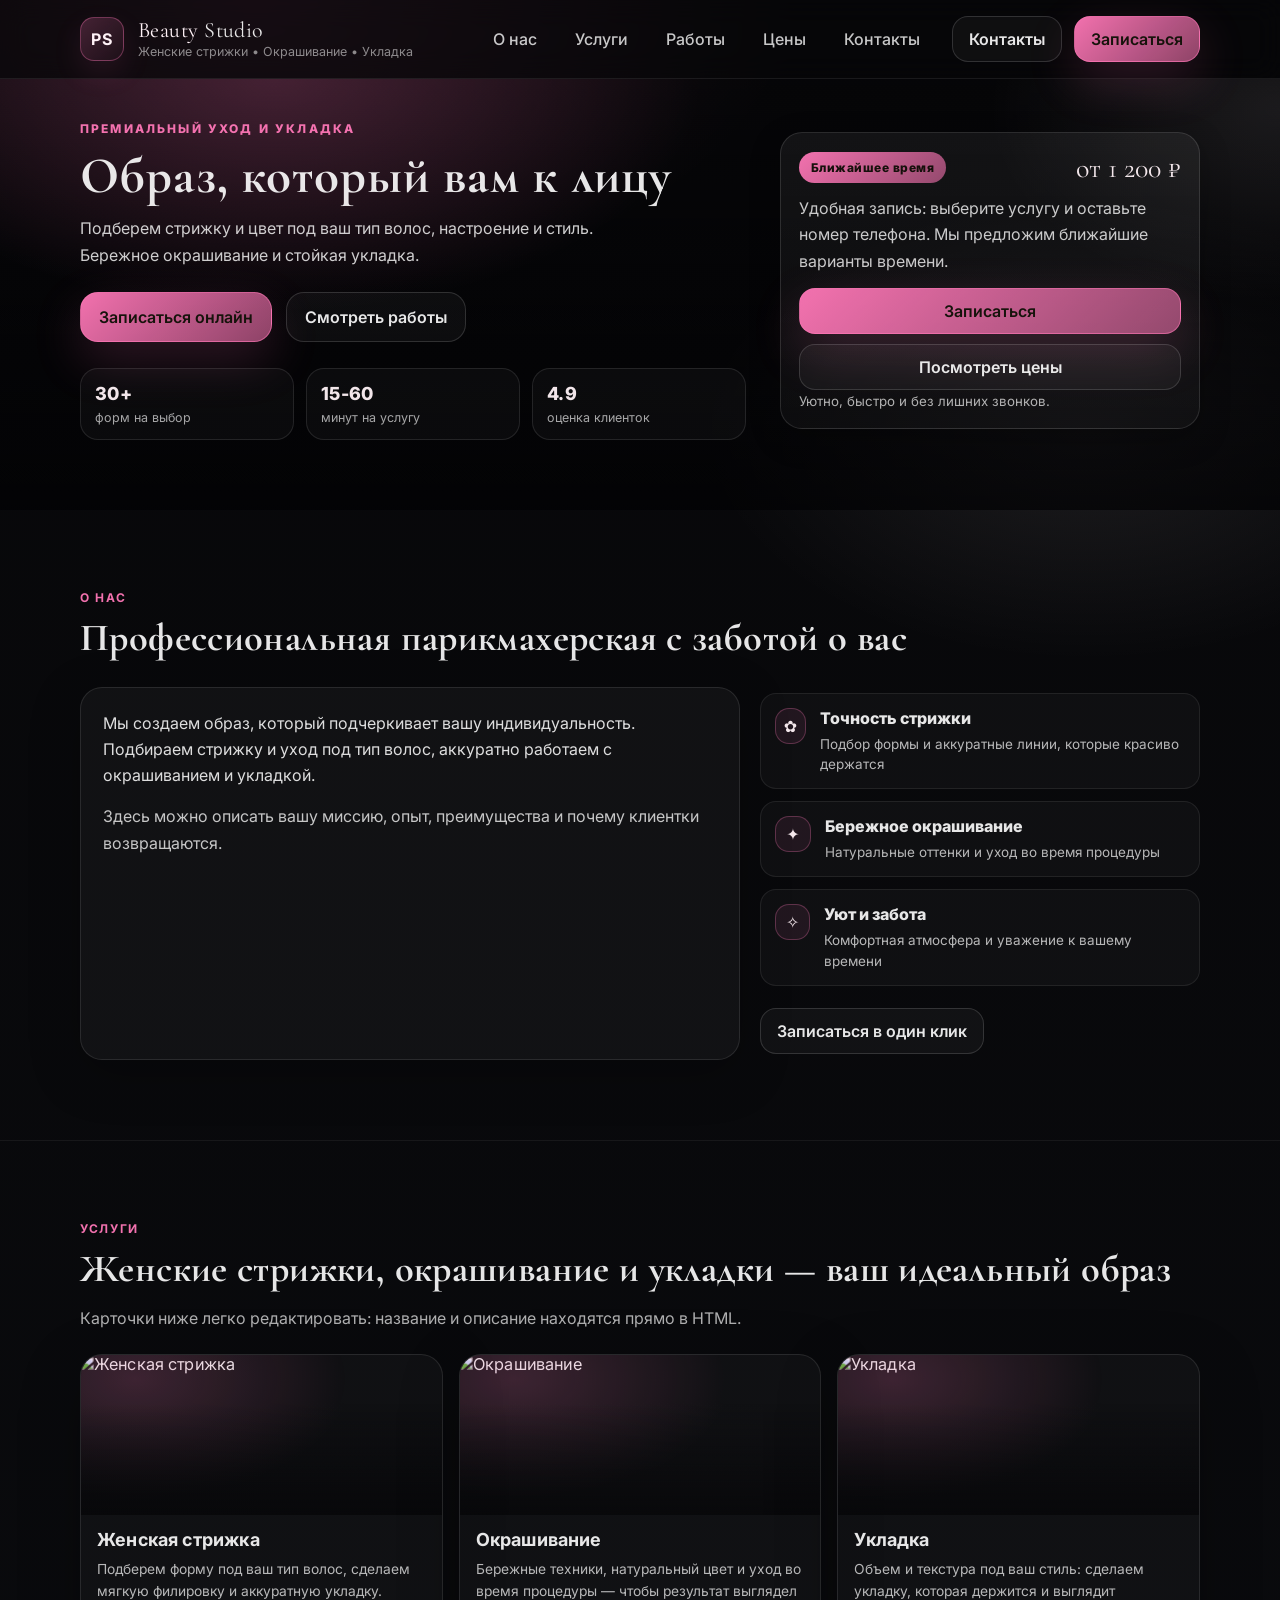
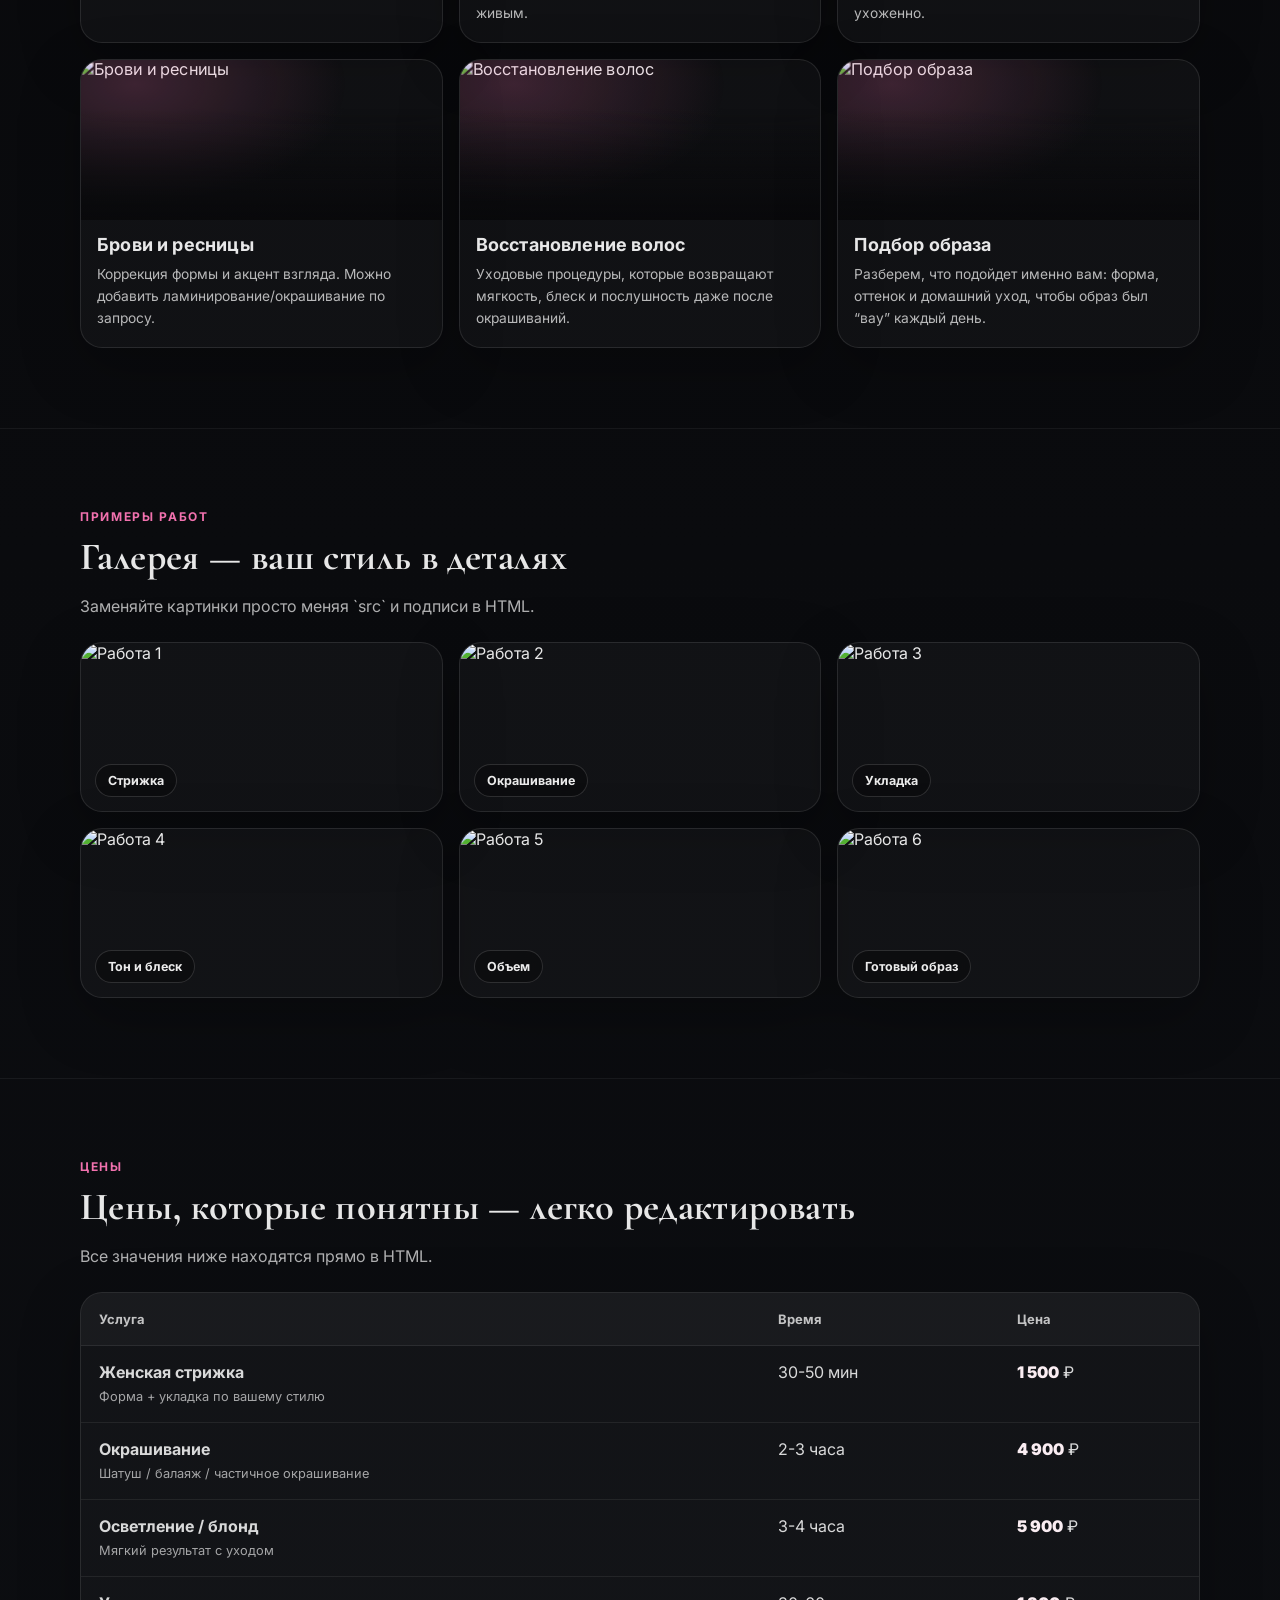
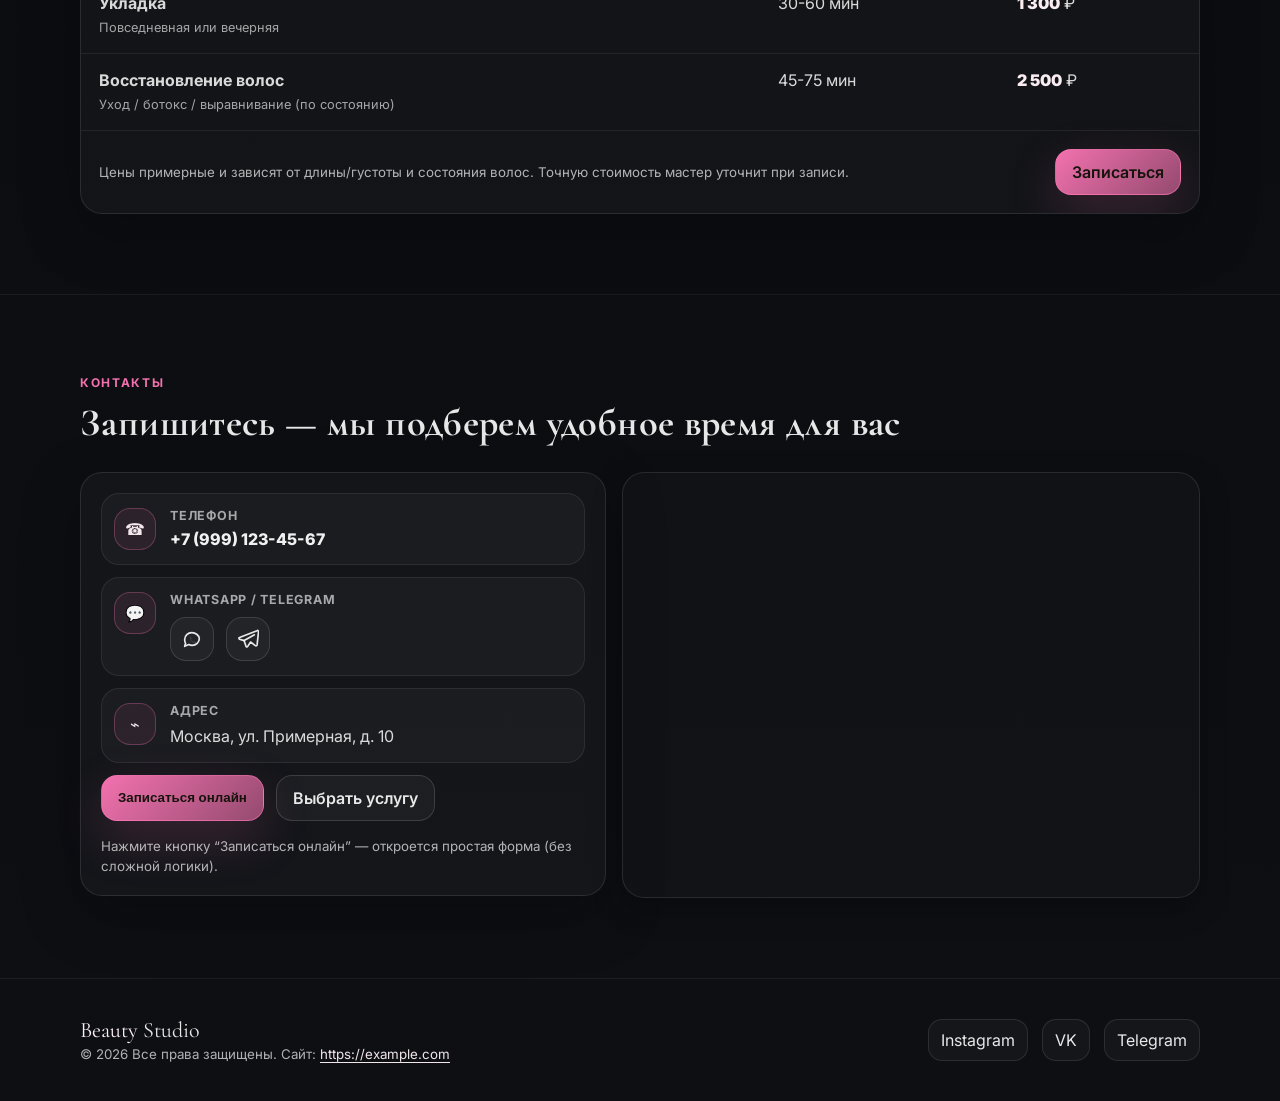
==== index.html @ aaf213bc "Beauty studio landing page Made-with: Cursor" ====
<!doctype html>
<html lang="ru">
<head>
  <meta charset="utf-8" />
  <meta name="viewport" content="width=device-width, initial-scale=1" />
  <meta name="description" content="Премиальная женская парикмахерская: стрижки, окрашивание, укладки. Запись онлайн и по телефону." />
  <title>Парикмахерская — премиум-стиль</title>

  <!-- Google Fonts -->
  <link rel="preconnect" href="https://fonts.googleapis.com" />
  <link rel="preconnect" href="https://fonts.gstatic.com" crossorigin />
  <link
    href="https://fonts.googleapis.com/css2?family=Inter:wght@300;400;500;600&family=Cormorant+Garamond:wght@500;600&display=swap"
    rel="stylesheet"
  />

  <link rel="stylesheet" href="style.css" />
</head>
<body>
  <a class="skip-link" href="#about">Перейти к контенту</a>

  <!-- Header -->
  <header class="site-header" id="top">
    <div class="container header-inner">
      <div class="brand">
        <!-- Замените инициалы и название парикмахерской ниже -->
        <div class="brand-mark" aria-hidden="true">
          <span>PS</span>
        </div>
        <div class="brand-text">
          <a class="brand-name" href="#top" aria-label="На главную">
            <span class="gold">Beauty</span> Studio
          </a>
          <span class="brand-subtitle">Женские стрижки • Окрашивание • Укладка</span>
        </div>
      </div>

      <button class="menu-toggle" type="button" aria-label="Открыть меню" aria-controls="nav" aria-expanded="false" data-menu-toggle>
        <span class="menu-toggle-lines" aria-hidden="true"></span>
      </button>

      <nav class="nav" id="nav">
        <ul class="nav-list">
          <li><a class="nav-link" href="#about">О нас</a></li>
          <li><a class="nav-link" href="#services">Услуги</a></li>
          <li><a class="nav-link" href="#works">Работы</a></li>
          <li><a class="nav-link" href="#prices">Цены</a></li>
          <li><a class="nav-link" href="#contacts">Контакты</a></li>
        </ul>
        <div class="nav-cta">
          <a class="btn btn-ghost" href="#contacts">
            Контакты
          </a>
          <!-- Кнопка "Записаться" -->
          <a class="btn btn-primary" href="#contacts" data-book-now>
            Записаться
          </a>
        </div>
      </nav>
    </div>
  </header>

  <!-- Hero -->
  <section class="hero" aria-label="Главный экран">
    <!--
      Замените изображение фона:
      - либо замените URL в inline style (ниже)
      - либо перенесите в CSS переменную --hero-image
    -->
    <div class="hero-bg" role="img" aria-label="Фоновое изображение" style="--hero-image: url('https://images.pexels.com/photos/3993449/pexels-photo-3993449.jpeg?auto=compress&cs=tinysrgb&w=2200');"></div>

    <div class="container hero-inner">
      <div class="hero-content reveal">
        <!-- Редактируйте заголовок и подзаголовок -->
        <h1>
          <span class="hero-kicker">Премиальный уход и укладка</span>
          <span class="hero-title">Образ, который вам к лицу</span>
        </h1>
        <p class="hero-subtitle">
          Подберем стрижку и цвет под ваш тип волос, настроение и стиль. Бережное окрашивание и стойкая укладка.
        </p>

        <div class="hero-actions">
          <a class="btn btn-primary btn-lg" href="#contacts" data-online-book>
            Записаться онлайн
          </a>
          <a class="btn btn-ghost btn-lg" href="#works">
            Смотреть работы
          </a>
        </div>

        <div class="hero-meta">
          <div class="meta-item">
            <div class="meta-value">30+</div>
            <div class="meta-label">форм на выбор</div>
          </div>
          <div class="meta-item">
            <div class="meta-value">15-60</div>
            <div class="meta-label">минут на услугу</div>
          </div>
          <div class="meta-item">
            <div class="meta-value">4.9</div>
            <div class="meta-label">оценка клиенток</div>
          </div>
        </div>
      </div>

      <div class="hero-card reveal">
        <div class="hero-card-inner">
          <div class="hero-card-top">
            <div class="pill">Ближайшее время</div>
            <div class="hero-card-price">от 1 200 ₽</div>
          </div>
          <p class="hero-card-text">
            Удобная запись: выберите услугу и оставьте номер телефона. Мы предложим ближайшие варианты времени.
          </p>
          <div class="hero-card-actions">
            <a class="btn btn-primary" href="#contacts" data-open-modal>
              Записаться
            </a>
            <a class="btn btn-ghost" href="#prices">
              Посмотреть цены
            </a>
          </div>
          <small class="muted">Уютно, быстро и без лишних звонков.</small>
        </div>
      </div>
    </div>
  </section>

  <main>
    <!-- About -->
    <section class="section" id="about">
      <div class="container">
        <div class="section-head reveal">
          <p class="section-eyebrow">О нас</p>
          <h2>Профессиональная парикмахерская с заботой о вас</h2>
        </div>

        <div class="two-col">
          <div class="card-soft reveal">
            <p class="lead">
              Мы создаем образ, который подчеркивает вашу индивидуальность. Подбираем стрижку и уход под тип волос,
              аккуратно работаем с окрашиванием и укладкой.
            </p>
            <!-- Место для вставки вашего текста -->
            <div class="editable">
              <!-- TODO: вставьте свой текст об истории, команде, подходе -->
              <p>
                Здесь можно описать вашу миссию, опыт, преимущества и почему клиентки возвращаются.
              </p>
            </div>
          </div>

          <div class="stack reveal">
            <div class="stat">
              <div class="stat-icon" aria-hidden="true">✿</div>
              <div class="stat-body">
                <div class="stat-title">Точность стрижки</div>
                <div class="stat-text">Подбор формы и аккуратные линии, которые красиво держатся</div>
              </div>
            </div>
            <div class="stat">
              <div class="stat-icon" aria-hidden="true">✦</div>
              <div class="stat-body">
                <div class="stat-title">Бережное окрашивание</div>
                <div class="stat-text">Натуральные оттенки и уход во время процедуры</div>
              </div>
            </div>
            <div class="stat">
              <div class="stat-icon" aria-hidden="true">✧</div>
              <div class="stat-body">
                <div class="stat-title">Уют и забота</div>
                <div class="stat-text">Комфортная атмосфера и уважение к вашему времени</div>
              </div>
            </div>
            <a class="btn btn-ghost" href="#contacts">Записаться в один клик</a>
          </div>
        </div>
      </div>
    </section>

    <!-- Services -->
    <section class="section" id="services">
      <div class="container">
        <div class="section-head reveal">
          <p class="section-eyebrow">Услуги</p>
          <h2>Женские стрижки, окрашивание и укладки — ваш идеальный образ</h2>
          <p class="muted">Карточки ниже легко редактировать: название и описание находятся прямо в HTML.</p>
        </div>

        <div class="grid-3">
          <!-- TODO: замените изображения в каждой карточке -->
          <article class="service-card reveal">
            <div class="service-media">
              <img
                src="https://images.pexels.com/photos/3065171/pexels-photo-3065171.jpeg?auto=compress&cs=tinysrgb&w=900"
                alt="Женская стрижка"
                loading="lazy"
              />
              <div class="service-overlay" aria-hidden="true"></div>
            </div>
            <h3>Женская стрижка</h3>
            <p class="service-desc">Подберем форму под ваш тип волос, сделаем мягкую филировку и аккуратную укладку.</p>
          </article>

          <article class="service-card reveal">
            <div class="service-media">
              <img
                src="https://images.pexels.com/photos/8467963/pexels-photo-8467963.jpeg?auto=compress&cs=tinysrgb&w=900"
                alt="Окрашивание"
                loading="lazy"
              />
              <div class="service-overlay" aria-hidden="true"></div>
            </div>
            <h3>Окрашивание</h3>
            <p class="service-desc">Бережные техники, натуральный цвет и уход во время процедуры — чтобы результат выглядел живым.</p>
          </article>

          <article class="service-card reveal">
            <div class="service-media">
              <img
                src="https://images.pexels.com/photos/7755540/pexels-photo-7755540.jpeg?auto=compress&cs=tinysrgb&w=900"
                alt="Укладка"
                loading="lazy"
              />
              <div class="service-overlay" aria-hidden="true"></div>
            </div>
            <h3>Укладка</h3>
            <p class="service-desc">Объем и текстура под ваш стиль: сделаем укладку, которая держится и выглядит ухоженно.</p>
          </article>

          <article class="service-card reveal">
            <div class="service-media">
              <img
                src="https://images.pexels.com/photos/3762879/pexels-photo-3762879.jpeg?auto=compress&cs=tinysrgb&w=900"
                alt="Брови и ресницы"
                loading="lazy"
              />
              <div class="service-overlay" aria-hidden="true"></div>
            </div>
            <h3>Брови и ресницы</h3>
            <p class="service-desc">Коррекция формы и акцент взгляда. Можно добавить ламинирование/окрашивание по запросу.</p>
          </article>

          <article class="service-card reveal">
            <div class="service-media">
              <img
                src="https://images.pexels.com/photos/3993460/pexels-photo-3993460.jpeg?auto=compress&cs=tinysrgb&w=900"
                alt="Восстановление волос"
                loading="lazy"
              />
              <div class="service-overlay" aria-hidden="true"></div>
            </div>
            <h3>Восстановление волос</h3>
            <p class="service-desc">Уходовые процедуры, которые возвращают мягкость, блеск и послушность даже после окрашиваний.</p>
          </article>

          <article class="service-card reveal">
            <div class="service-media">
              <img
                src="https://images.pexels.com/photos/853427/pexels-photo-853427.jpeg?auto=compress&cs=tinysrgb&w=900"
                alt="Подбор образа"
                loading="lazy"
              />
              <div class="service-overlay" aria-hidden="true"></div>
            </div>
            <h3>Подбор образа</h3>
            <p class="service-desc">Разберем, что подойдет именно вам: форма, оттенок и домашний уход, чтобы образ был “вау” каждый день.</p>
          </article>
        </div>
      </div>
    </section>

    <!-- Works -->
    <section class="section" id="works">
      <div class="container">
        <div class="section-head reveal">
          <p class="section-eyebrow">Примеры работ</p>
          <h2>Галерея — ваш стиль в деталях</h2>
          <p class="muted">Заменяйте картинки просто меняя `src` и подписи в HTML.</p>
        </div>

        <div class="works-grid">
          <a class="work-item reveal" href="https://images.pexels.com/photos/3065171/pexels-photo-3065171.jpeg?auto=compress&cs=tinysrgb&w=2000" target="_blank" rel="noreferrer">
            <img
              src="https://images.pexels.com/photos/3065171/pexels-photo-3065171.jpeg?auto=compress&cs=tinysrgb&w=900"
              alt="Работа 1"
              loading="lazy"
            />
            <span class="work-badge">Стрижка</span>
          </a>

          <a class="work-item reveal" href="https://images.pexels.com/photos/8467963/pexels-photo-8467963.jpeg?auto=compress&cs=tinysrgb&w=2000" target="_blank" rel="noreferrer">
            <img
              src="https://images.pexels.com/photos/8467963/pexels-photo-8467963.jpeg?auto=compress&cs=tinysrgb&w=900"
              alt="Работа 2"
              loading="lazy"
            />
            <span class="work-badge">Окрашивание</span>
          </a>

          <a class="work-item reveal" href="https://images.pexels.com/photos/7755540/pexels-photo-7755540.jpeg?auto=compress&cs=tinysrgb&w=2000" target="_blank" rel="noreferrer">
            <img
              src="https://images.pexels.com/photos/7755540/pexels-photo-7755540.jpeg?auto=compress&cs=tinysrgb&w=900"
              alt="Работа 3"
              loading="lazy"
            />
            <span class="work-badge">Укладка</span>
          </a>

          <a class="work-item reveal" href="https://images.pexels.com/photos/3762879/pexels-photo-3762879.jpeg?auto=compress&cs=tinysrgb&w=2000" target="_blank" rel="noreferrer">
            <img
              src="https://images.pexels.com/photos/3762879/pexels-photo-3762879.jpeg?auto=compress&cs=tinysrgb&w=900"
              alt="Работа 4"
              loading="lazy"
            />
            <span class="work-badge">Тон и блеск</span>
          </a>

          <a class="work-item reveal" href="https://images.pexels.com/photos/3993460/pexels-photo-3993460.jpeg?auto=compress&cs=tinysrgb&w=2000" target="_blank" rel="noreferrer">
            <img
              src="https://images.pexels.com/photos/3993460/pexels-photo-3993460.jpeg?auto=compress&cs=tinysrgb&w=900"
              alt="Работа 5"
              loading="lazy"
            />
            <span class="work-badge">Объем</span>
          </a>

          <a class="work-item reveal" href="https://images.pexels.com/photos/853427/pexels-photo-853427.jpeg?auto=compress&cs=tinysrgb&w=2000" target="_blank" rel="noreferrer">
            <img
              src="https://images.pexels.com/photos/853427/pexels-photo-853427.jpeg?auto=compress&cs=tinysrgb&w=900"
              alt="Работа 6"
              loading="lazy"
            />
            <span class="work-badge">Готовый образ</span>
          </a>
        </div>
      </div>
    </section>

    <!-- Prices -->
    <section class="section" id="prices">
      <div class="container">
        <div class="section-head reveal">
          <p class="section-eyebrow">Цены</p>
          <h2>Цены, которые понятны — легко редактировать</h2>
          <p class="muted">Все значения ниже находятся прямо в HTML.</p>
        </div>

        <div class="prices-card reveal">
          <div class="table-wrap">
            <table class="prices-table">
              <thead>
                <tr>
                  <th>Услуга</th>
                  <th>Время</th>
                  <th>Цена</th>
                </tr>
              </thead>
              <tbody>
                <tr>
                  <td>
                    <strong>Женская стрижка</strong>
                    <div class="table-sub">Форма + укладка по вашему стилю</div>
                  </td>
                  <td>30-50 мин</td>
                  <td><span class="price">1 500</span> ₽</td>
                </tr>
                <tr>
                  <td>
                    <strong>Окрашивание</strong>
                    <div class="table-sub">Шатуш / балаяж / частичное окрашивание</div>
                  </td>
                  <td>2-3 часа</td>
                  <td><span class="price">4 900</span> ₽</td>
                </tr>
                <tr>
                  <td>
                    <strong>Осветление / блонд</strong>
                    <div class="table-sub">Мягкий результат с уходом</div>
                  </td>
                  <td>3-4 часа</td>
                  <td><span class="price">5 900</span> ₽</td>
                </tr>
                <tr>
                  <td>
                    <strong>Укладка</strong>
                    <div class="table-sub">Повседневная или вечерняя</div>
                  </td>
                  <td>30-60 мин</td>
                  <td><span class="price">1 300</span> ₽</td>
                </tr>
                <tr>
                  <td>
                    <strong>Восстановление волос</strong>
                    <div class="table-sub">Уход / ботокс / выравнивание (по состоянию)</div>
                  </td>
                  <td>45-75 мин</td>
                  <td><span class="price">2 500</span> ₽</td>
                </tr>
              </tbody>
            </table>
          </div>

          <div class="prices-note">
            <small class="muted">
              Цены примерные и зависят от длины/густоты и состояния волос. Точную стоимость мастер уточнит при записи.
            </small>
            <a class="btn btn-primary" href="#contacts" data-open-modal>
              Записаться
            </a>
          </div>
        </div>
      </div>
    </section>

    <!-- Contacts -->
    <section class="section" id="contacts">
      <div class="container">
        <div class="section-head reveal">
          <p class="section-eyebrow">Контакты</p>
          <h2>Запишитесь — мы подберем удобное время для вас</h2>
        </div>

        <div class="contacts-grid">
          <div class="contacts-card reveal">
            <div class="contacts-row">
              <div class="icon" aria-hidden="true">☎</div>
              <div>
                <div class="label">Телефон</div>
                <!-- Редактируемый телефон -->
                <a class="contact-link" href="tel:+79991234567" data-editable>
                  +7 (999) 123-45-67
                </a>
              </div>
            </div>

            <div class="contacts-row">
              <div class="icon" aria-hidden="true">💬</div>
              <div>
                <div class="label">WhatsApp / Telegram</div>
                <div class="social-row">
                  <!-- Редактируйте ссылки на WhatsApp/Telegram -->
                  <a class="social-icon" href="https://wa.me/79991234567" target="_blank" rel="noreferrer" aria-label="WhatsApp">
                    <span class="sr-only">WhatsApp</span>
                    <svg width="22" height="22" viewBox="0 0 24 24" fill="none" aria-hidden="true">
                      <path d="M20 11.5c0 4.1-3.5 7.5-7.8 7.5-1.3 0-2.6-.3-3.7-.9L4 20l1-3.3c-.7-1.2-1-2.6-1-4.2C4 8.4 7.5 5 11.8 5 16 5 20 8.4 20 11.5Z" stroke="currentColor" stroke-width="1.8" stroke-linecap="round" stroke-linejoin="round"/>
                      <path d="M9.3 9.6c.2-.4.4-.4.6-.4h.4c.2 0 .4.1.5.4l.7 1.6c.1.3.1.5 0 .7-.1.2-.2.3-.3.4-.1.1-.2.2-.1.4.2.4.5.8.9 1.2.4.4.8.7 1.2.9.2.1.3 0 .4-.1.1-.1.3-.2.4-.3.2-.1.4-.1.7 0l1.6.7c.3.1.4.3.4.5v.4c0 .2 0 .4-.4.6-1 .5-2.3.1-3.8-.9-1.5-1-2.6-2.5-2.8-3.6-.1-.4 0-1 .2-1.4Z" fill="currentColor" opacity=".12"/>
                    </svg>
                  </a>
                  <a class="social-icon" href="https://t.me/username" target="_blank" rel="noreferrer" aria-label="Telegram">
                    <span class="sr-only">Telegram</span>
                    <svg width="22" height="22" viewBox="0 0 24 24" fill="none" aria-hidden="true">
                      <path d="M22 3 2.7 10.3c-.9.3-.9 1.6 0 1.9l5.1 1.6 2 6.1c.3.9 1.5 1 1.9.2l3.1-4.8 5.2 4c.7.5 1.7.1 1.9-.8L23.5 4c.2-1-1-1.7-1.5-1Z" stroke="currentColor" stroke-width="1.8" stroke-linecap="round" stroke-linejoin="round"/>
                      <path d="M7.8 13.7 19 7.4" stroke="currentColor" stroke-width="1.8" stroke-linecap="round"/>
                    </svg>
                  </a>
                </div>
              </div>
            </div>

            <div class="contacts-row">
              <div class="icon" aria-hidden="true">⌁</div>
              <div>
                <div class="label">Адрес</div>
                <!-- Редактируемый адрес -->
                <div class="contact-text" data-editable>
                  Москва, ул. Примерная, д. 10
                </div>
              </div>
            </div>

            <div class="contacts-actions">
              <button class="btn btn-primary" type="button" data-open-modal>
                Записаться онлайн
              </button>
              <a class="btn btn-ghost" href="#prices">Выбрать услугу</a>
            </div>

            <div class="hint">
              <small class="muted">
                Нажмите кнопку “Записаться онлайн” — откроется простая форма (без сложной логики).
              </small>
            </div>
          </div>

          <div class="map-wrap reveal">
            <!-- Редактируйте src карты на свой Google Maps embed -->
            <iframe
              class="map-iframe"
              loading="lazy"
              referrerpolicy="no-referrer-when-downgrade"
              src="https://www.google.com/maps/embed?pb=!1m18!1m12!1m3!1d2244.587970233306!2d37.6173!3d55.7558!2m3!1f0!2f0!3f0!3m2!1i1024!2i768!4f13.1!3m3!1m2!1s0x46b54a2d7c0f3cdb%3A0xa8bfa0b6b5f7a6f!2z0YPQuy4g0JrQvtC90L7RgdC60L7RgNC40Y8sINCa0LXRgNC60LLQsCwgMTA!5e0!3m2!1sru!2sru!4v1700000000000"
              title="Карта"
            ></iframe>
          </div>
        </div>
      </div>
    </section>
  </main>

  <!-- Footer -->
  <footer class="footer">
    <div class="container footer-inner">
      <div class="footer-left">
        <div class="footer-title">
          <span class="gold">Beauty</span> Studio
        </div>
        <small class="muted">© <span id="year"></span> Все права защищены.</small>
        <!-- TODO: вставьте публичную ссылку на сайт (URL), которую вы хотите видеть в профиле -->
        <small class="muted">
          Сайт:
          <a class="site-url-link" href="https://example.com" target="_blank" rel="noreferrer">
            https://example.com
          </a>
        </small>
      </div>
      <div class="footer-right">
        <div class="footer-social">
          <!-- Редактируйте ссылки на соцсети -->
          <a href="https://instagram.com/" target="_blank" rel="noreferrer" class="social-link">Instagram</a>
          <a href="https://vk.com/" target="_blank" rel="noreferrer" class="social-link">VK</a>
          <a href="https://t.me/username" target="_blank" rel="noreferrer" class="social-link">Telegram</a>
        </div>
      </div>
    </div>
  </footer>

  <!-- Back to top -->
  <button class="to-top" type="button" aria-label="Наверх" data-to-top>
    <span aria-hidden="true">↑</span>
  </button>

  <!-- Booking Modal -->
  <div class="modal" aria-hidden="true" data-modal>
    <div class="modal-backdrop" data-modal-backdrop></div>
    <div class="modal-dialog" role="dialog" aria-modal="true" aria-labelledby="modal-title">
      <div class="modal-header">
        <div>
          <div class="pill">Запись</div>
          <h3 id="modal-title">Запишитесь онлайн</h3>
        </div>
        <button class="icon-btn" type="button" aria-label="Закрыть" data-modal-close>
          <span aria-hidden="true">✕</span>
        </button>
      </div>

      <form class="modal-form" data-book-form>
        <label class="field">
          <span class="field-label">Имя</span>
          <input type="text" name="name" placeholder="Как к вам обращаться?" required autocomplete="name" />
        </label>
        <label class="field">
          <span class="field-label">Телефон</span>
          <input type="tel" name="phone" placeholder="+7 ..." required autocomplete="tel" />
        </label>
        <label class="field">
          <span class="field-label">Услуга</span>
          <select name="service" required>
            <!-- TODO: при необходимости замените список услуг -->
              <option value="Женская стрижка">Женская стрижка</option>
              <option value="Окрашивание">Окрашивание</option>
              <option value="Осветление / блонд">Осветление / блонд</option>
            <option value="Укладка">Укладка</option>
              <option value="Восстановление волос">Восстановление волос</option>
          </select>
        </label>

        <button class="btn btn-primary btn-block" type="submit">
          Отправить заявку
        </button>

        <p class="modal-note muted">
          Нажимая кнопку, вы соглашаетесь на обработку заявки. Данные никуда не отправляются (демо-форма).
        </p>
      </form>
    </div>
  </div>

  <script src="script.js"></script>
</body>
</html>
---- style.css ----
:root{
  --bg0: #070709;
  --bg1: #0d0f13;
  --card: rgba(255,255,255,.04);
  --card2: rgba(255,255,255,.06);
  --stroke: rgba(255,255,255,.10);
  --text: rgba(255,255,255,.90);
  --muted: rgba(255,255,255,.68);
  --muted2: rgba(255,255,255,.52);
  /* Женственная палитра: розовый + молочный */
  --pink-rgb: 255,119,183;
  --milk-rgb: 255,242,247;
  --gold: #ff77b7; /* розовый акцент */
  --gold2: #fff2f7; /* молочный оттенок */
  --shadow: 0 16px 50px rgba(0,0,0,.35);
  --shadow2: 0 10px 30px rgba(0,0,0,.25);
  --radius-xl: 22px;
  --radius-lg: 16px;
  --radius-md: 14px;
  --container: 1120px;
  --header-h: 78px;
}

*{ box-sizing: border-box; }
html{ scroll-behavior: smooth; }
body{
  margin: 0;
  font-family: Inter, system-ui, -apple-system, Segoe UI, Roboto, Arial, sans-serif;
  background: radial-gradient(900px 500px at 20% 0%, rgba(var(--pink-rgb),.14), transparent 60%),
              radial-gradient(700px 420px at 85% 10%, rgba(var(--milk-rgb),.09), transparent 55%),
              linear-gradient(180deg, var(--bg0), var(--bg1));
  color: var(--text);
  overflow-x: hidden;
}

img{ max-width: 100%; display: block; }
a{ color: inherit; text-decoration: none; }

.container{
  width: min(var(--container), calc(100% - 40px));
  margin: 0 auto;
}

/* Accessibility */
.skip-link{
  position: absolute;
  left: -999px;
  top: 12px;
  background: #111;
  color: #fff;
  padding: 10px 14px;
  border-radius: 12px;
  z-index: 1000;
  border: 1px solid rgba(255,255,255,.15);
}
.skip-link:focus{ left: 12px; }
.sr-only{
  position: absolute;
  width: 1px; height: 1px;
  padding: 0; margin: -1px;
  overflow: hidden; clip: rect(0,0,0,0);
  white-space: nowrap; border: 0;
}

/* Header */
.site-header{
  position: sticky;
  top: 0;
  z-index: 80;
  backdrop-filter: blur(14px);
  background: rgba(7,7,9,.55);
  border-bottom: 1px solid rgba(255,255,255,.08);
}
.header-inner{
  min-height: var(--header-h);
  display: flex;
  align-items: center;
  justify-content: space-between;
  gap: 14px;
}
.brand{
  display: flex;
  align-items: center;
  gap: 14px;
  min-width: 260px;
}
.brand-mark{
  width: 44px;
  height: 44px;
  border-radius: 14px;
  display: grid;
  place-items: center;
  background: linear-gradient(135deg, rgba(var(--pink-rgb),.22), rgba(var(--pink-rgb),.06));
  border: 1px solid rgba(var(--pink-rgb),.35);
  box-shadow: 0 12px 30px rgba(var(--pink-rgb),.10);
}
.brand-mark span{
  font-weight: 700;
  letter-spacing: .04em;
  color: var(--gold2);
}
.brand-text{ display: flex; flex-direction: column; }
.brand-name{
  font-family: "Cormorant Garamond", serif;
  font-size: 22px;
  letter-spacing: .02em;
  line-height: 1.05;
}
.brand-subtitle{
  margin-top: 2px;
  font-size: 12.5px;
  color: var(--muted2);
}
.gold{ color: var(--gold2); }

.nav{
  display: flex;
  align-items: center;
  gap: 22px;
}
.nav-list{
  list-style: none;
  margin: 0;
  padding: 0;
  display: flex;
  gap: 18px;
  align-items: center;
}
.nav-link{
  font-weight: 500;
  color: rgba(255,255,255,.78);
  padding: 10px 10px;
  border-radius: 12px;
  transition: transform .2s ease, background-color .2s ease, color .2s ease;
}
.nav-link:hover{
  background: rgba(255,255,255,.06);
  color: rgba(255,255,255,.95);
  transform: translateY(-1px);
}
.nav-cta{
  display: flex;
  align-items: center;
  gap: 12px;
}

.menu-toggle{
  display: none;
  width: 46px; height: 46px;
  border-radius: 14px;
  border: 1px solid rgba(255,255,255,.12);
  background: rgba(255,255,255,.04);
  color: #fff;
  cursor: pointer;
}
.menu-toggle-lines{
  display: block;
  width: 20px; height: 2px;
  margin: 0 auto;
  position: relative;
  background: rgba(255,255,255,.86);
  border-radius: 2px;
}
.menu-toggle-lines::before,
.menu-toggle-lines::after{
  content: "";
  position: absolute;
  left: 0;
  width: 100%;
  height: 2px;
  background: rgba(255,255,255,.86);
  border-radius: 2px;
  transition: transform .25s ease, top .25s ease, opacity .25s ease;
}
.menu-toggle-lines::before{ top: -6px; }
.menu-toggle-lines::after{ top: 6px; }

/* Buttons */
.btn{
  display: inline-flex;
  align-items: center;
  justify-content: center;
  gap: 10px;
  padding: 12px 16px;
  border-radius: 16px;
  border: 1px solid rgba(255,255,255,.12);
  font-weight: 600;
  cursor: pointer;
  transition: transform .18s ease, box-shadow .18s ease, background-color .18s ease, border-color .18s ease, color .18s ease;
  user-select: none;
  white-space: nowrap;
}
.btn:active{ transform: translateY(0); }
.btn-primary{
  background: linear-gradient(135deg, rgba(var(--pink-rgb),.95), rgba(var(--pink-rgb),.55));
  color: #16130b;
  border-color: rgba(var(--pink-rgb),.55);
  box-shadow: 0 18px 50px rgba(var(--pink-rgb),.18);
}
.btn-primary:hover{
  transform: translateY(-2px);
  box-shadow: 0 22px 70px rgba(var(--pink-rgb),.24);
}
.btn-ghost{
  background: rgba(255,255,255,.04);
  color: rgba(255,255,255,.90);
  border-color: rgba(255,255,255,.14);
}
.btn-ghost:hover{
  transform: translateY(-2px);
  background: rgba(255,255,255,.07);
  border-color: rgba(255,255,255,.20);
}
.btn-lg{ padding: 14px 18px; border-radius: 18px; }
.btn-block{ width: 100%; }

/* Sections */
.section{
  padding: 80px 0;
}
.section + .section{
  border-top: 1px solid rgba(255,255,255,.06);
}
.section-head{
  margin-bottom: 26px;
}
.section-eyebrow{
  margin: 0 0 10px;
  color: rgba(var(--pink-rgb),.95);
  font-weight: 700;
  letter-spacing: .14em;
  text-transform: uppercase;
  font-size: 12px;
}
h2{
  margin: 0;
  font-family: "Cormorant Garamond", serif;
  font-size: clamp(26px, 3vw, 40px);
  letter-spacing: .01em;
}
.lead{
  margin: 0;
  font-size: 16px;
  color: rgba(255,255,255,.86);
  line-height: 1.65;
}
.muted{ color: var(--muted); }

/* Smooth scroll anchor offset for sticky header */
[id]{
  scroll-margin-top: calc(var(--header-h) + 14px);
}

/* Reveal animations */
.reveal{
  opacity: 0;
  transform: translateY(18px);
  transition: opacity .8s ease, transform .8s ease;
}
.reveal.is-visible{
  opacity: 1;
  transform: translateY(0);
}

@media (prefers-reduced-motion: reduce){
  html{ scroll-behavior: auto; }
  .reveal{ transition: none; transform: none; opacity: 1; }
  .btn, .nav-link{ transition: none; }
}

/* Hero */
.hero{
  position: relative;
  padding: 42px 0 70px;
  overflow: hidden;
}
.hero-bg{
  position: absolute;
  inset: -20%;
  background-image: var(--hero-image);
  background-size: cover;
  background-position: center;
  filter: saturate(1.05) contrast(1.05) brightness(.85);
  transform: scale(1.02);
}
.hero-bg::after{
  content: "";
  position: absolute;
  inset: 0;
  background:
    radial-gradient(700px 380px at 30% 15%, rgba(var(--pink-rgb),.22), transparent 60%),
    radial-gradient(520px 340px at 85% 20%, rgba(var(--milk-rgb),.10), transparent 55%),
    linear-gradient(180deg, rgba(7,7,9,.20), rgba(7,7,9,.78));
}
.hero-inner{
  position: relative;
  display: grid;
  grid-template-columns: 1.4fr .9fr;
  gap: 26px;
  align-items: center;
}
.hero-content h1{ margin: 0 0 12px; }
.hero-kicker{
  display: block;
  font-size: 12px;
  letter-spacing: .18em;
  text-transform: uppercase;
  color: rgba(var(--pink-rgb),.95);
  font-weight: 800;
  margin-bottom: 14px;
}
.hero-title{
  display: block;
  font-family: "Cormorant Garamond", serif;
  font-size: clamp(36px, 4vw, 58px);
  line-height: 1.04;
  letter-spacing: .02em;
}
.hero-subtitle{
  margin: 0 0 22px;
  font-size: 16px;
  color: rgba(255,255,255,.80);
  line-height: 1.7;
  max-width: 58ch;
}
.hero-actions{
  display: flex;
  flex-wrap: wrap;
  gap: 14px;
}
.hero-meta{
  margin-top: 26px;
  display: grid;
  grid-template-columns: repeat(3, minmax(0,1fr));
  gap: 12px;
}
.meta-item{
  padding: 14px 14px;
  border-radius: 18px;
  border: 1px solid rgba(255,255,255,.10);
  background: rgba(255,255,255,.03);
}
.meta-value{
  font-weight: 800;
  letter-spacing: .02em;
  color: rgba(var(--milk-rgb),.95);
  font-size: 18px;
}
.meta-label{
  margin-top: 6px;
  color: rgba(255,255,255,.64);
  font-size: 12.5px;
}

.hero-card{
  justify-self: end;
  width: min(420px, 100%);
}
.hero-card-inner{
  background: linear-gradient(180deg, rgba(255,255,255,.06), rgba(255,255,255,.03));
  border: 1px solid rgba(255,255,255,.12);
  border-radius: var(--radius-xl);
  padding: 18px 18px;
  box-shadow: var(--shadow2);
}
.hero-card-top{
  display: flex;
  align-items: center;
  justify-content: space-between;
  gap: 10px;
  margin-bottom: 8px;
}
.pill{
  display: inline-flex;
  align-items: center;
  padding: 8px 12px;
  border-radius: 999px;
  font-size: 12px;
  letter-spacing: .04em;
  font-weight: 800;
  color: rgba(17,14,8,.98);
  background: linear-gradient(135deg, rgba(var(--pink-rgb),.95), rgba(var(--pink-rgb),.55));
}
.hero-card-price{
  font-family: "Cormorant Garamond", serif;
  font-size: 28px;
  color: rgba(var(--milk-rgb),.95);
}
.hero-card-text{
  margin: 10px 0 14px;
  color: rgba(255,255,255,.78);
  line-height: 1.65;
}
.hero-card-actions{
  display: flex;
  flex-direction: column;
  gap: 10px;
}

/* About */
.two-col{
  display: grid;
  grid-template-columns: 1.2fr .8fr;
  gap: 20px;
}
.card-soft{
  padding: 22px;
  border-radius: var(--radius-xl);
  background: rgba(255,255,255,.04);
  border: 1px solid rgba(255,255,255,.10);
  box-shadow: 0 14px 50px rgba(0,0,0,.25);
}
.editable p{
  margin: 14px 0 0;
  color: rgba(255,255,255,.76);
  line-height: 1.7;
}
.stack{
  padding: 6px 0;
}
.stat{
  display: flex;
  gap: 14px;
  padding: 14px;
  border-radius: var(--radius-lg);
  background: rgba(255,255,255,.03);
  border: 1px solid rgba(255,255,255,.08);
  margin-bottom: 12px;
}
.stat-icon{
  width: 36px;
  height: 36px;
  border-radius: 14px;
  display: grid;
  place-items: center;
  border: 1px solid rgba(var(--pink-rgb),.28);
  background: rgba(var(--pink-rgb),.08);
  color: rgba(var(--milk-rgb),.95);
}
.stat-title{ font-weight: 800; }
.stat-text{ margin-top: 6px; color: rgba(255,255,255,.70); font-size: 13.5px; line-height: 1.5; }
.stack .btn{ margin-top: 10px; }

/* Services */
.grid-3{
  display: grid;
  grid-template-columns: repeat(3, minmax(0,1fr));
  gap: 16px;
}
.service-card{
  border-radius: var(--radius-xl);
  overflow: hidden;
  border: 1px solid rgba(255,255,255,.10);
  background: rgba(255,255,255,.03);
  box-shadow: 0 18px 60px rgba(0,0,0,.25);
  transition: transform .22s ease, border-color .22s ease, background-color .22s ease, box-shadow .22s ease;
}
.service-card:hover{
  transform: translateY(-3px);
  border-color: rgba(var(--pink-rgb),.32);
  background: rgba(255,255,255,.05);
  box-shadow: 0 26px 80px rgba(0,0,0,.38);
}
.service-media{
  position: relative;
  height: 160px;
}
.service-media img{
  width: 100%;
  height: 100%;
  object-fit: cover;
  transform: scale(1.02);
  transition: transform .35s ease;
}
.service-card:hover .service-media img{ transform: scale(1.08); }
.service-overlay{
  position: absolute;
  inset: 0;
  background:
    linear-gradient(180deg, rgba(7,7,9,.0) 30%, rgba(7,7,9,.85) 100%),
    radial-gradient(360px 200px at 15% 15%, rgba(var(--pink-rgb),.20), transparent 60%);
  opacity: .95;
}
.service-card h3{
  margin: 14px 16px 8px;
  font-size: 18px;
  letter-spacing: .01em;
}
.service-desc{
  margin: 0 16px 18px;
  color: rgba(255,255,255,.70);
  line-height: 1.6;
  font-size: 13.8px;
}

/* Works */
.works-grid{
  display: grid;
  grid-template-columns: repeat(3, minmax(0,1fr));
  gap: 16px;
}
.work-item{
  position: relative;
  border-radius: var(--radius-xl);
  overflow: hidden;
  border: 1px solid rgba(255,255,255,.10);
  background: rgba(255,255,255,.03);
  box-shadow: 0 18px 60px rgba(0,0,0,.25);
  transition: transform .22s ease, border-color .22s ease, box-shadow .22s ease;
  min-height: 170px;
}
.work-item:hover{
  transform: translateY(-3px);
  border-color: rgba(var(--pink-rgb),.34);
  box-shadow: 0 26px 90px rgba(0,0,0,.38);
}
.work-item img{
  width: 100%;
  height: 100%;
  object-fit: cover;
  filter: saturate(1.06) contrast(1.03);
  transition: transform .38s ease;
}
.work-item:hover img{ transform: scale(1.10); }
.work-badge{
  position: absolute;
  left: 14px;
  bottom: 14px;
  padding: 8px 12px;
  border-radius: 999px;
  background: rgba(10,10,12,.55);
  border: 1px solid rgba(255,255,255,.14);
  color: rgba(255,255,255,.92);
  backdrop-filter: blur(10px);
  font-weight: 700;
  font-size: 12.5px;
}

/* Prices */
.prices-card{
  border-radius: var(--radius-xl);
  background: rgba(255,255,255,.03);
  border: 1px solid rgba(255,255,255,.10);
  overflow: hidden;
  box-shadow: 0 18px 60px rgba(0,0,0,.25);
}
.table-wrap{
  overflow: auto;
}
.prices-table{
  width: 100%;
  border-collapse: collapse;
  min-width: 720px;
}
.prices-table thead th{
  text-align: left;
  font-size: 13px;
  padding: 18px 18px;
  color: rgba(255,255,255,.74);
  background: rgba(255,255,255,.03);
  border-bottom: 1px solid rgba(255,255,255,.08);
}
.prices-table tbody td{
  padding: 16px 18px;
  border-bottom: 1px solid rgba(255,255,255,.07);
  color: rgba(255,255,255,.84);
  vertical-align: top;
}
.prices-table tbody tr:hover td{
  background: rgba(var(--pink-rgb),.06);
}
.table-sub{
  color: rgba(255,255,255,.62);
  font-size: 12.8px;
  margin-top: 6px;
  line-height: 1.4;
}
.price{
  font-weight: 900;
  color: rgba(var(--milk-rgb),.98);
}
.prices-note{
  display: flex;
  justify-content: space-between;
  align-items: center;
  gap: 16px;
  padding: 18px;
}
.prices-note .btn{ flex: 0 0 auto; }

/* Contacts */
.contacts-grid{
  display: grid;
  grid-template-columns: 1fr 1.1fr;
  gap: 16px;
  align-items: start;
}
.contacts-card{
  border-radius: var(--radius-xl);
  background: rgba(255,255,255,.03);
  border: 1px solid rgba(255,255,255,.10);
  padding: 20px;
  box-shadow: 0 18px 60px rgba(0,0,0,.25);
}
.contacts-row{
  display: flex;
  gap: 14px;
  padding: 14px 12px;
  border-radius: 18px;
  background: rgba(255,255,255,.03);
  border: 1px solid rgba(255,255,255,.08);
  margin-bottom: 12px;
}
.contacts-card .icon{
  width: 42px; height: 42px;
  border-radius: 16px;
  display: grid;
  place-items: center;
  border: 1px solid rgba(var(--pink-rgb),.28);
  background: rgba(var(--pink-rgb),.08);
  color: rgba(var(--milk-rgb),.95);
  flex: 0 0 auto;
}
.label{
  color: rgba(255,255,255,.62);
  font-size: 12.5px;
  font-weight: 700;
  letter-spacing: .06em;
  text-transform: uppercase;
}
.contact-link{
  margin-top: 6px;
  display: inline-block;
  font-weight: 800;
  color: rgba(255,255,255,.94);
}
.contact-text{
  margin-top: 6px;
  color: rgba(255,255,255,.84);
  line-height: 1.5;
}
.social-row{
  display: flex;
  gap: 12px;
  margin-top: 10px;
}
.social-icon{
  width: 44px; height: 44px;
  border-radius: 16px;
  display: grid;
  place-items: center;
  border: 1px solid rgba(255,255,255,.12);
  background: rgba(255,255,255,.04);
  transition: transform .2s ease, background-color .2s ease, border-color .2s ease;
}
.social-icon:hover{
  transform: translateY(-3px);
  background: rgba(255,255,255,.07);
  border-color: rgba(var(--pink-rgb),.34);
}
.contacts-actions{
  display: flex;
  gap: 12px;
  flex-wrap: wrap;
  margin-top: 12px;
}
.hint{ margin-top: 14px; }
.map-wrap{
  border-radius: var(--radius-xl);
  overflow: hidden;
  border: 1px solid rgba(255,255,255,.10);
  background: rgba(255,255,255,.02);
  box-shadow: var(--shadow2);
}
.map-iframe{
  width: 100%;
  height: 420px;
  border: 0;
  filter: saturate(1.05) contrast(1.05);
}

/* Footer */
.footer{
  padding: 38px 0;
  border-top: 1px solid rgba(255,255,255,.06);
}
.footer-inner{
  display: flex;
  justify-content: space-between;
  align-items: center;
  gap: 16px;
  flex-wrap: wrap;
}
.footer-title{
  font-family: "Cormorant Garamond", serif;
  font-size: 22px;
}
.footer-social{
  display: flex;
  gap: 14px;
}
.social-link{
  padding: 10px 12px;
  border-radius: 14px;
  border: 1px solid rgba(255,255,255,.10);
  background: rgba(255,255,255,.03);
  transition: transform .2s ease, border-color .2s ease, background-color .2s ease;
}
.social-link:hover{
  transform: translateY(-3px);
  border-color: rgba(var(--pink-rgb),.32);
  background: rgba(255,255,255,.06);
}

.site-url-link{
  color: rgba(var(--milk-rgb),.95);
  text-decoration: underline;
  text-underline-offset: 3px;
}
.site-url-link:hover{
  color: rgba(var(--pink-rgb),.98);
}

/* Back to top */
.to-top{
  position: fixed;
  right: 18px;
  bottom: 18px;
  width: 46px; height: 46px;
  border-radius: 18px;
  border: 1px solid rgba(255,255,255,.12);
  background: rgba(255,255,255,.05);
  color: rgba(255,255,255,.94);
  cursor: pointer;
  box-shadow: 0 18px 60px rgba(0,0,0,.35);
  transform: translateY(10px);
  opacity: 0;
  pointer-events: none;
  transition: opacity .25s ease, transform .25s ease, background-color .2s ease, border-color .2s ease;
  backdrop-filter: blur(12px);
  z-index: 100;
}
.to-top.is-visible{
  opacity: 1;
  pointer-events: auto;
  transform: translateY(0);
}
.to-top:hover{
  background: rgba(var(--pink-rgb),.10);
  border-color: rgba(var(--pink-rgb),.35);
}

/* Modal */
.modal{
  position: fixed;
  inset: 0;
  display: none;
  align-items: center;
  justify-content: center;
  z-index: 150;
}
.modal.is-open{ display: flex; }
.modal[aria-hidden="false"]{ display: flex; }
.modal-backdrop{
  position: absolute;
  inset: 0;
  background: rgba(0,0,0,.65);
}
.modal-dialog{
  position: relative;
  width: min(560px, calc(100% - 26px));
  border-radius: var(--radius-xl);
  border: 1px solid rgba(255,255,255,.12);
  background: linear-gradient(180deg, rgba(15,16,19,.96), rgba(9,10,12,.96));
  box-shadow: var(--shadow);
  padding: 18px;
  animation: pop .18s ease;
}
@keyframes pop{
  from{ transform: translateY(10px) scale(.98); opacity: .65; }
  to{ transform: translateY(0) scale(1); opacity: 1; }
}
.modal-header{
  display: flex;
  justify-content: space-between;
  align-items: flex-start;
  gap: 12px;
  margin-bottom: 10px;
}
.modal-header h3{
  margin: 10px 0 0;
  font-family: "Cormorant Garamond", serif;
  font-size: 30px;
}
.icon-btn{
  width: 44px; height: 44px;
  border-radius: 16px;
  border: 1px solid rgba(255,255,255,.12);
  background: rgba(255,255,255,.05);
  color: rgba(255,255,255,.92);
  cursor: pointer;
  transition: transform .2s ease, border-color .2s ease, background-color .2s ease;
}
.icon-btn:hover{
  transform: translateY(-3px);
  border-color: rgba(var(--pink-rgb),.35);
  background: rgba(255,255,255,.07);
}
.modal-form{
  display: grid;
  grid-template-columns: 1fr;
  gap: 12px;
}
.field{
  display: grid;
  gap: 8px;
}
.field-label{
  font-size: 12.5px;
  color: rgba(255,255,255,.68);
  font-weight: 700;
  letter-spacing: .06em;
  text-transform: uppercase;
}
.modal input, .modal select{
  width: 100%;
  padding: 12px 14px;
  border-radius: 16px;
  border: 1px solid rgba(255,255,255,.12);
  background: rgba(255,255,255,.04);
  color: rgba(255,255,255,.95);
  outline: none;
  transition: border-color .2s ease, background-color .2s ease;
  font: inherit;
}
.modal input:focus, .modal select:focus{
  border-color: rgba(var(--pink-rgb),.40);
  background: rgba(255,255,255,.06);
}
.modal-note{
  margin: 0;
  font-size: 12.8px;
  line-height: 1.5;
}

/* Responsiveness */
@media (max-width: 980px){
  .hero-inner{ grid-template-columns: 1fr; }
  .hero-card{ justify-self: start; }
  .two-col{ grid-template-columns: 1fr; }
  .grid-3{ grid-template-columns: repeat(2, minmax(0,1fr)); }
  .works-grid{ grid-template-columns: repeat(2, minmax(0,1fr)); }
  .contacts-grid{ grid-template-columns: 1fr; }
  .map-iframe{ height: 360px; }
}

@media (max-width: 760px){
  :root{ --header-h: 72px; }
  .nav{
    position: absolute;
    top: var(--header-h);
    right: 0;
    left: 0;
    margin: 0 auto;
    width: calc(100% - 20px);
    max-width: 720px;
    padding: 14px;
    border-radius: var(--radius-xl);
    border: 1px solid rgba(255,255,255,.12);
    background: rgba(10,10,12,.92);
    display: none;
    flex-direction: column;
    align-items: flex-start;
    gap: 14px;
  }
  .nav.is-open{ display: flex; }
  .menu-toggle{ display: inline-flex; align-items: center; justify-content: center; }
  .nav-list{
    flex-direction: column;
    align-items: flex-start;
    width: 100%;
    gap: 8px;
  }
  .nav-link{ width: 100%; }
  .nav-cta{
    width: 100%;
    flex-wrap: wrap;
  }
  .grid-3{ grid-template-columns: 1fr; }
  .works-grid{ grid-template-columns: 1fr; }
  .prices-note{ flex-direction: column; align-items: flex-start; }
}
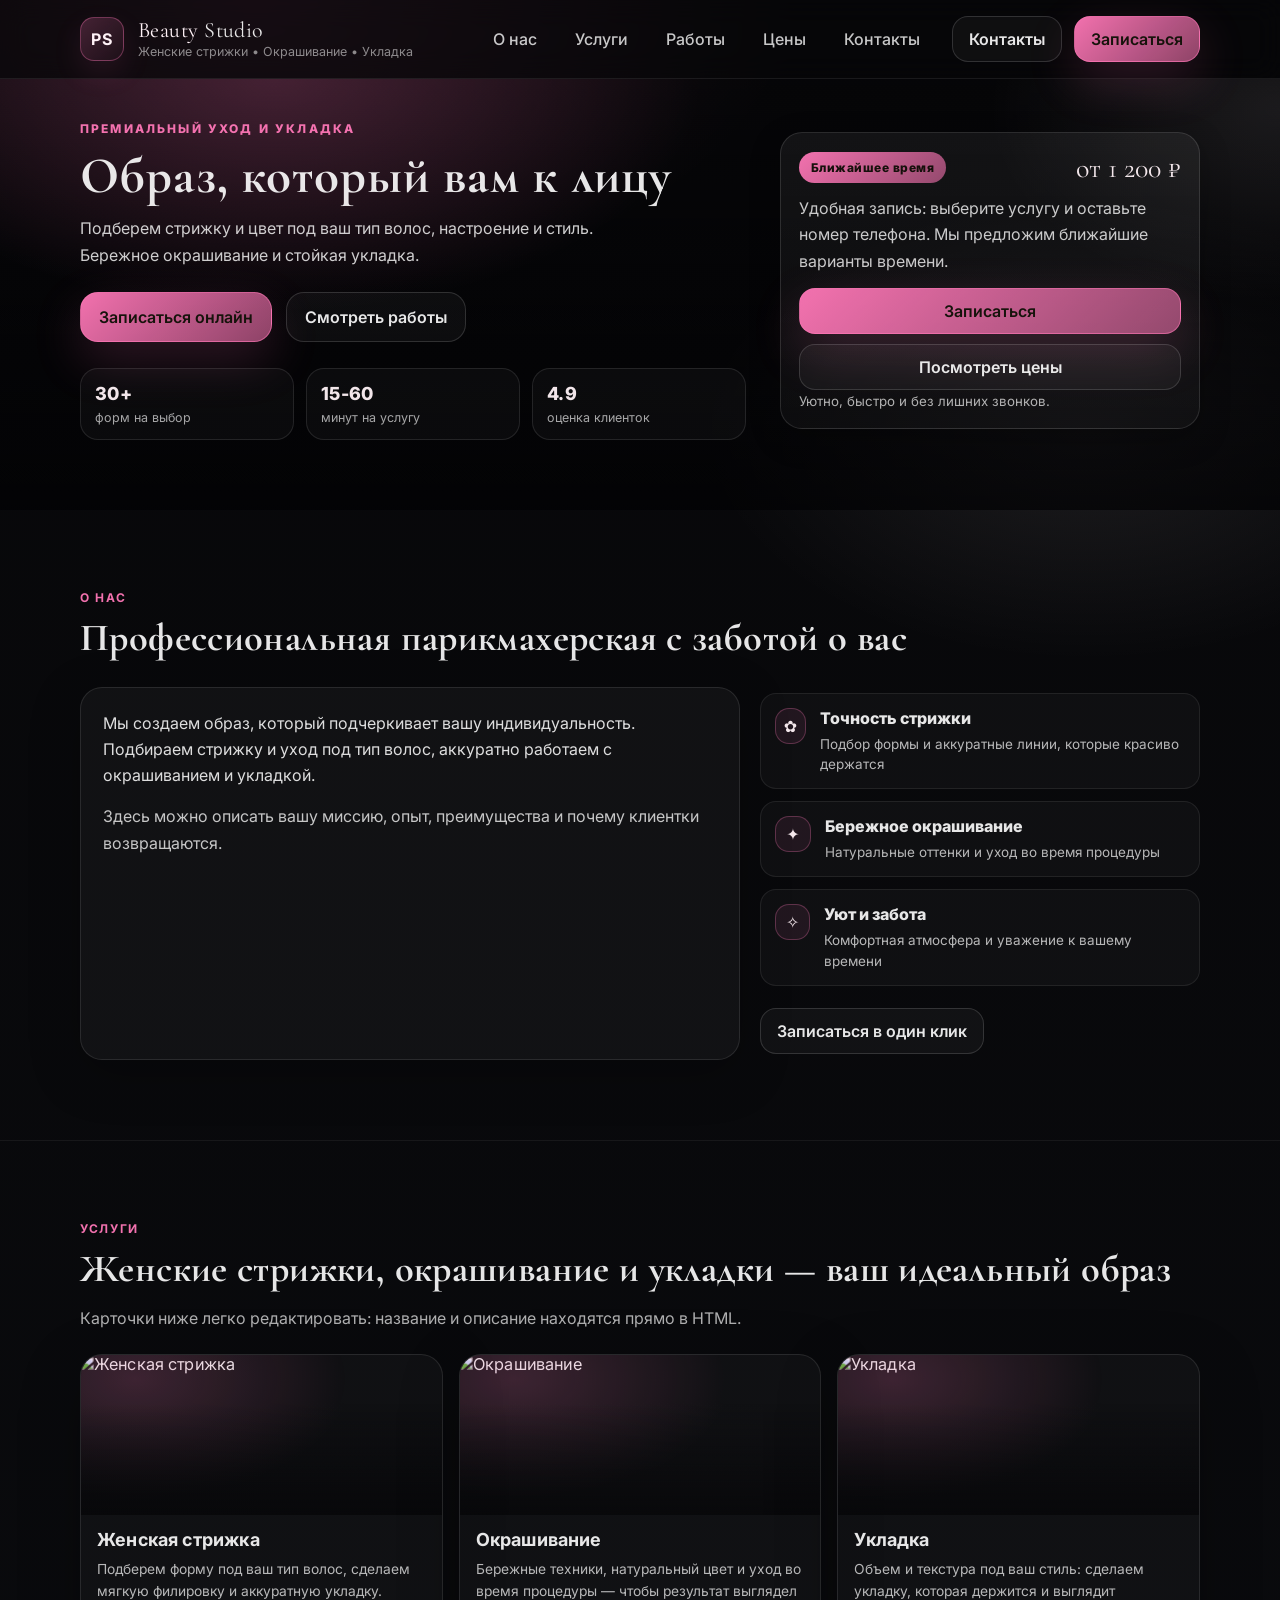
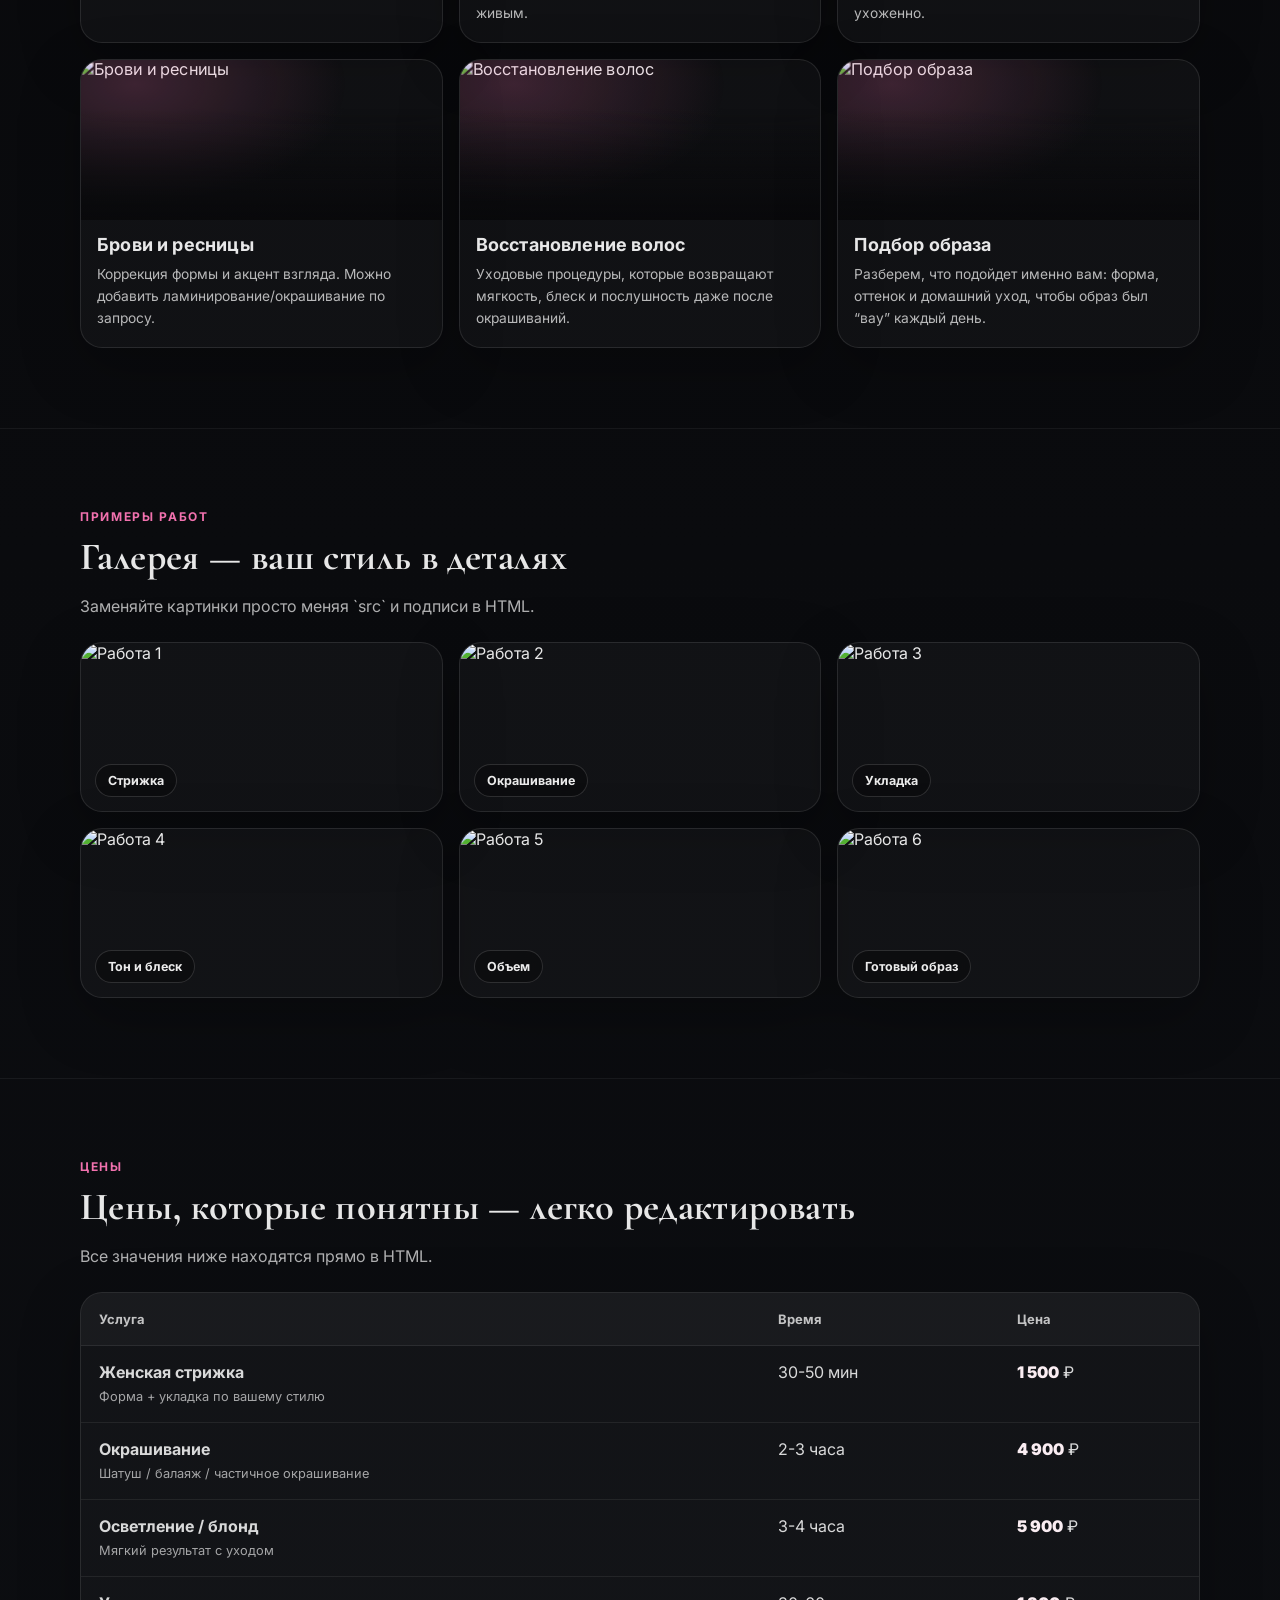
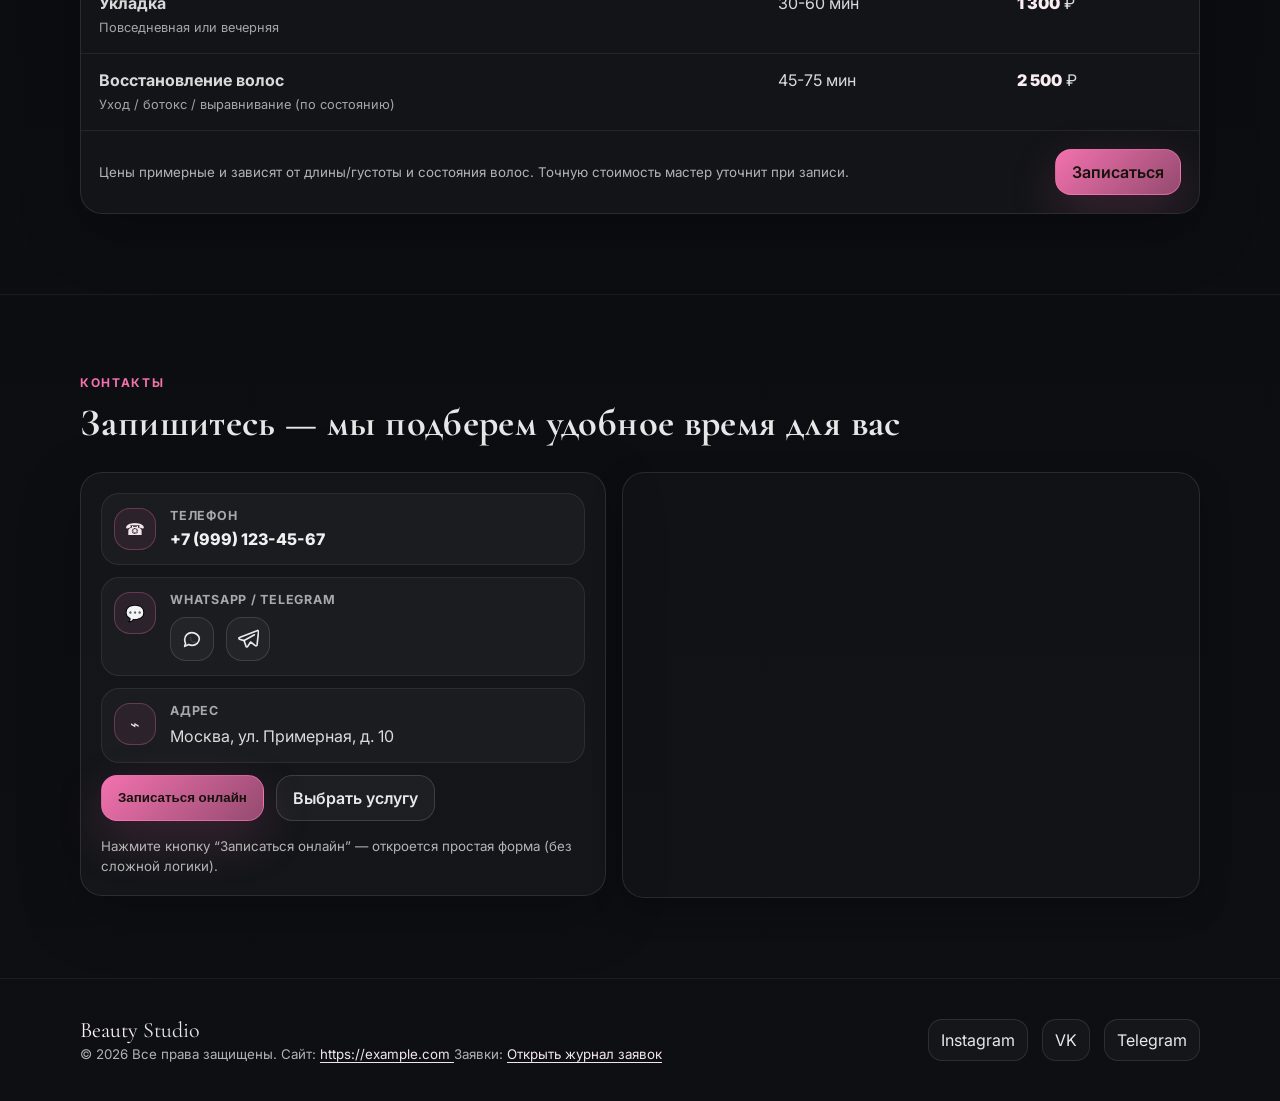
==== commit 4a1d3830: "Add bookings page and remove demo text Made-with: Cursor" ====
--- a/index.html
+++ b/index.html
@@ -515,6 +515,12 @@
             https://example.com
           </a>
         </small>
+        <small class="muted">
+          Заявки:
+          <a class="site-url-link" href="bookings.html">
+            Открыть журнал заявок
+          </a>
+        </small>
       </div>
       <div class="footer-right">
         <div class="footer-social">
@@ -572,7 +578,7 @@
         </button>
 
         <p class="modal-note muted">
-          Нажимая кнопку, вы соглашаетесь на обработку заявки. Данные никуда не отправляются (демо-форма).
+          Нажимая кнопку, вы соглашаетесь на обработку заявки.
         </p>
       </form>
     </div>
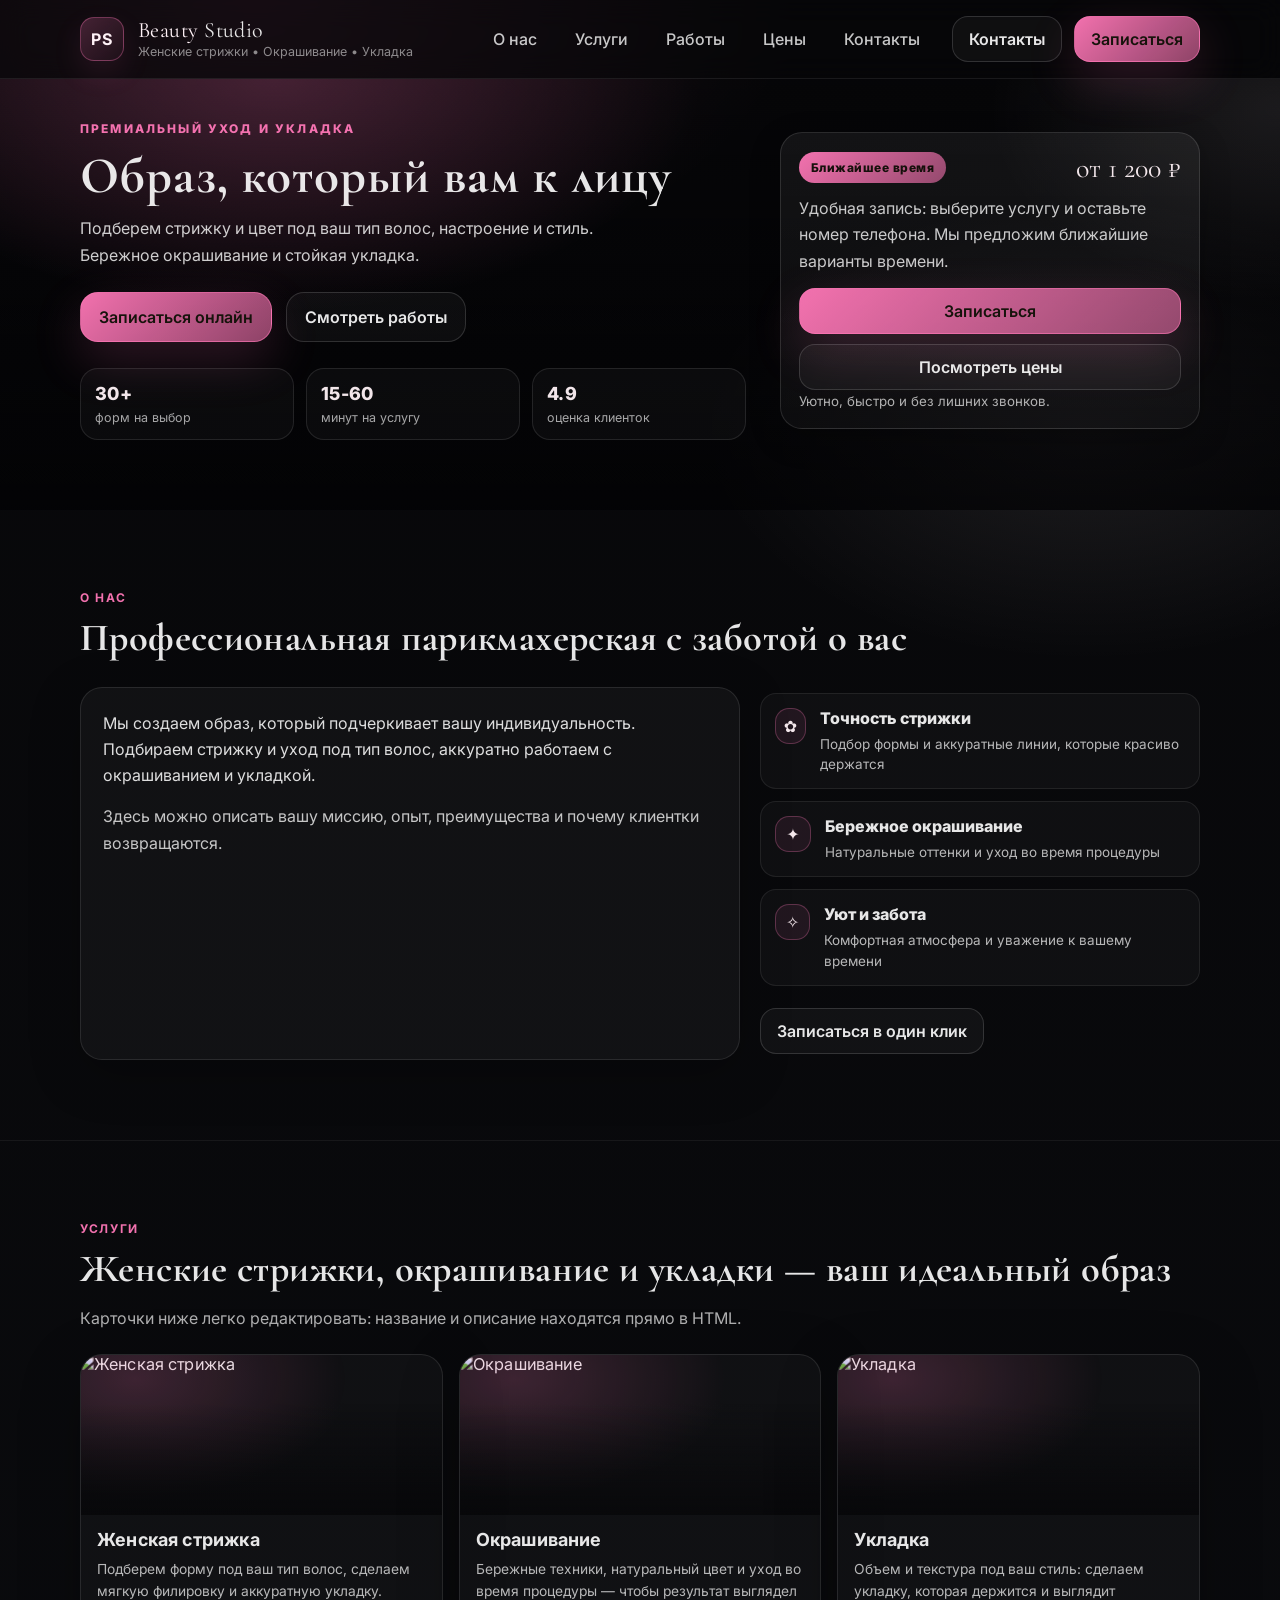
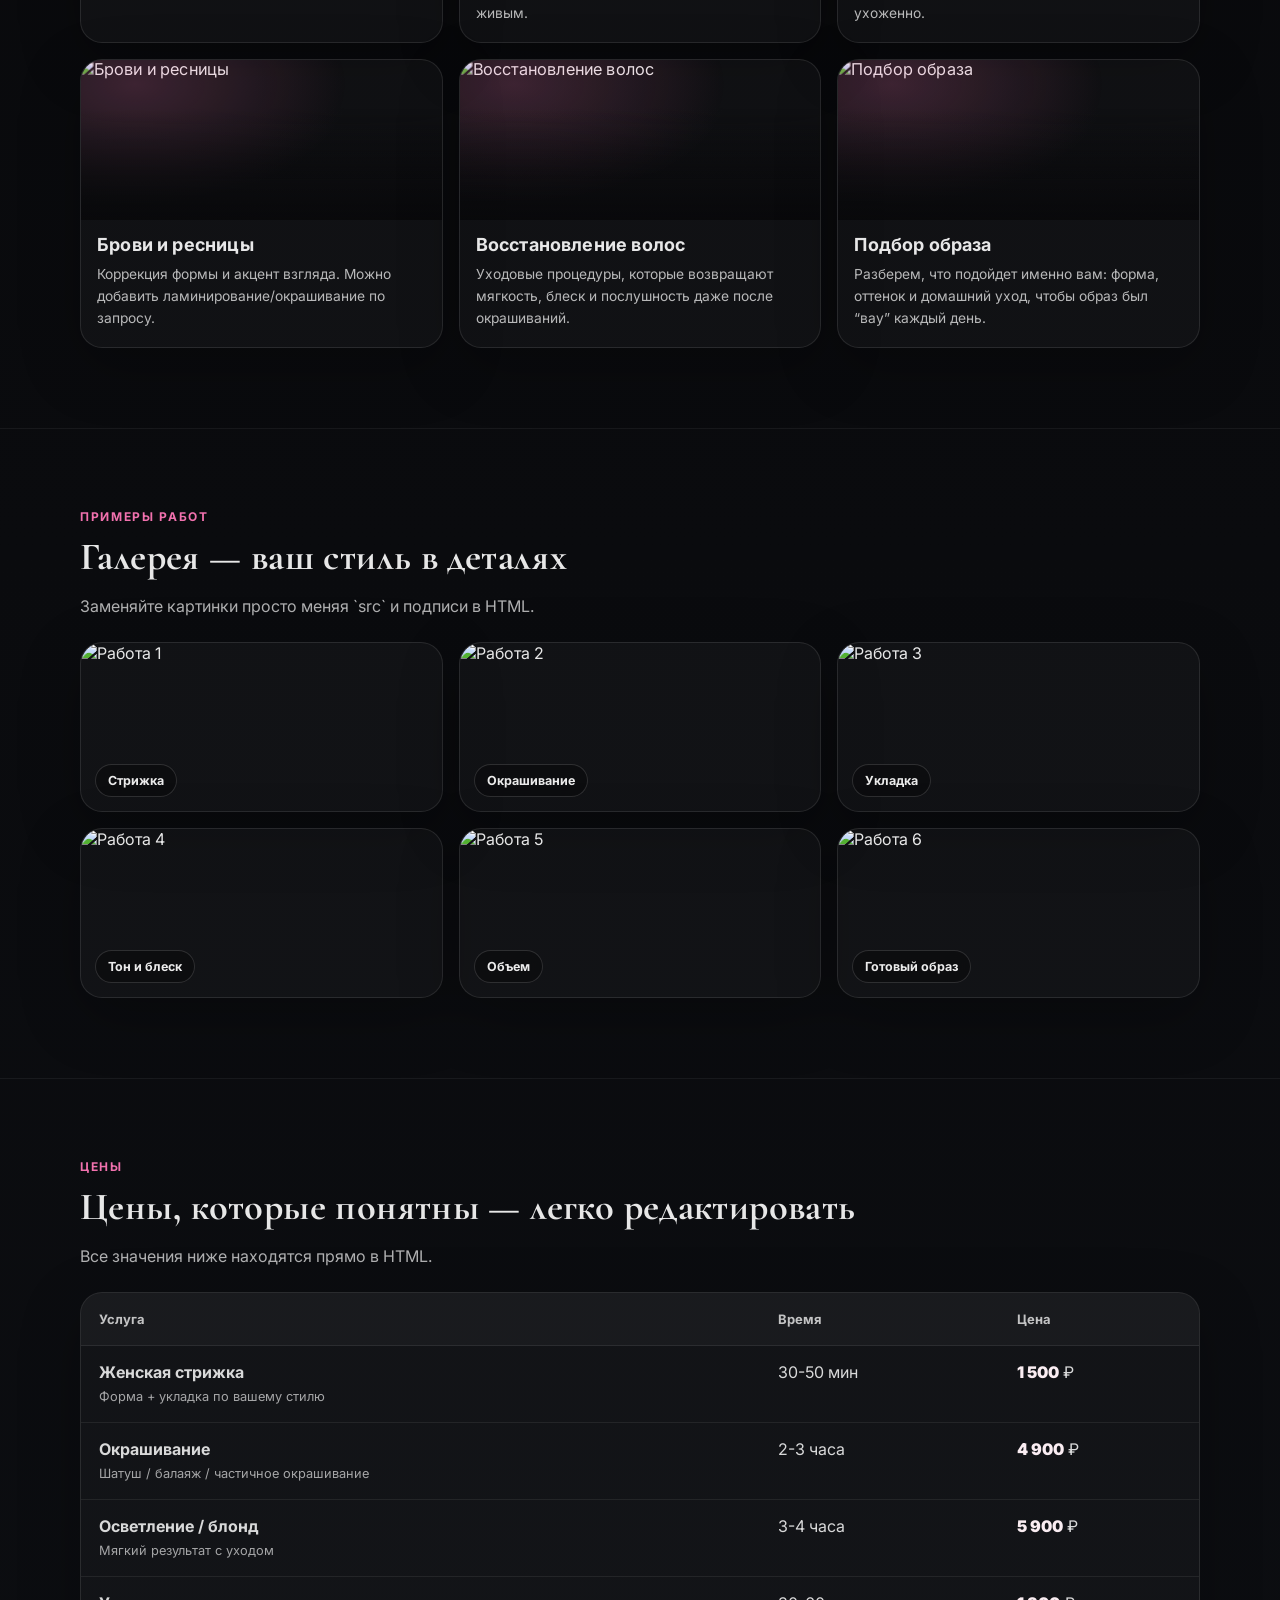
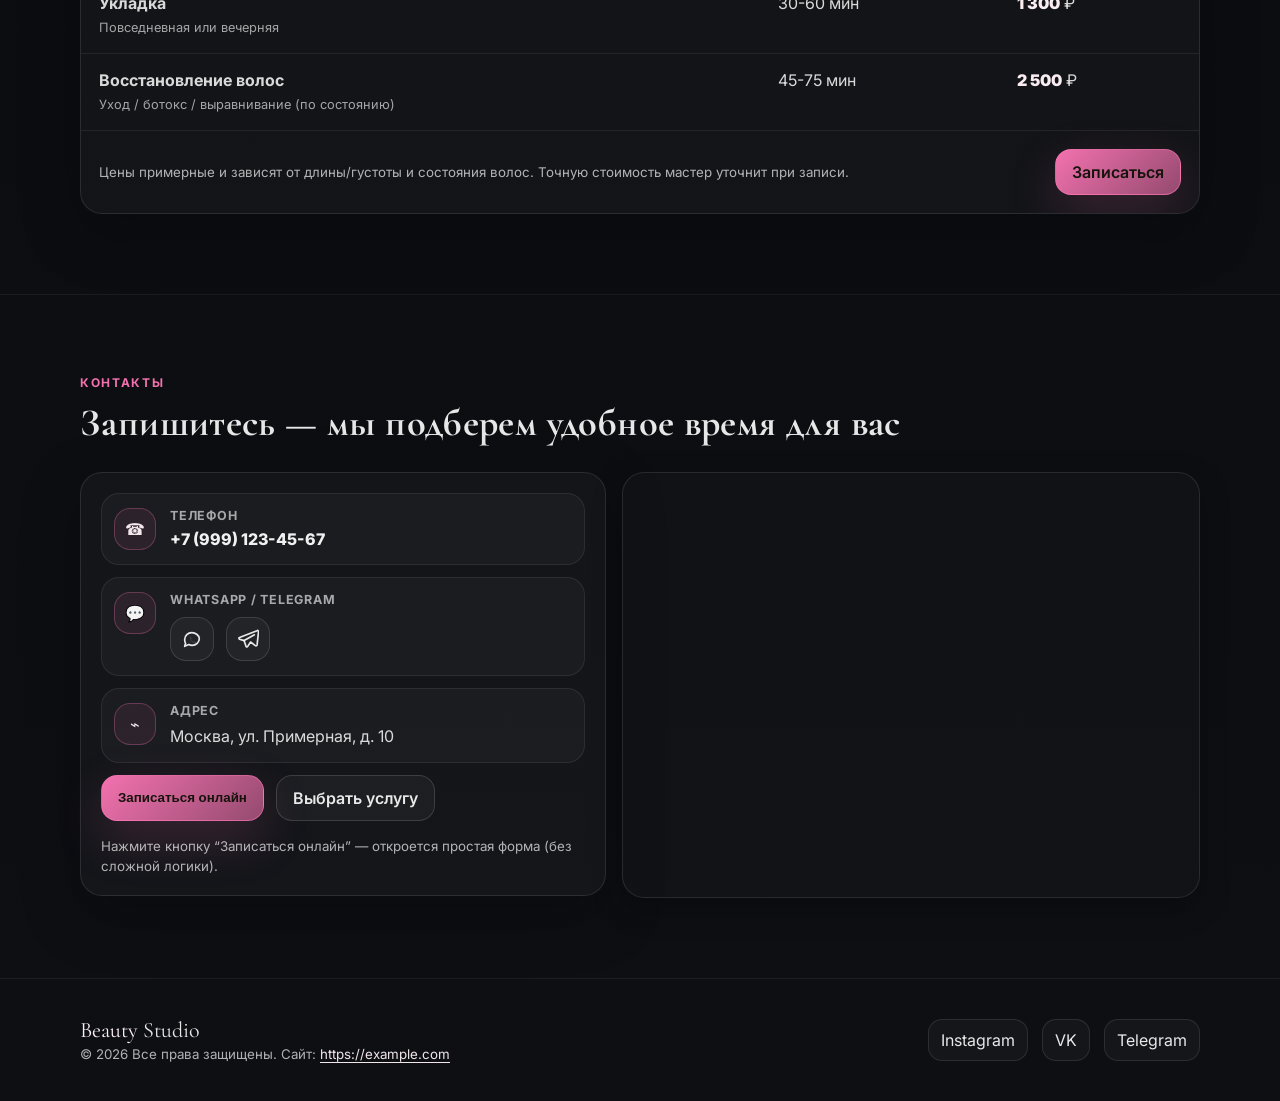
==== commit 3ee9e7fa: "Remove bookings link from footer Made-with: Cursor" ====
--- a/index.html
+++ b/index.html
@@ -515,12 +515,6 @@
             https://example.com
           </a>
         </small>
-        <small class="muted">
-          Заявки:
-          <a class="site-url-link" href="bookings.html">
-            Открыть журнал заявок
-          </a>
-        </small>
       </div>
       <div class="footer-right">
         <div class="footer-social">
